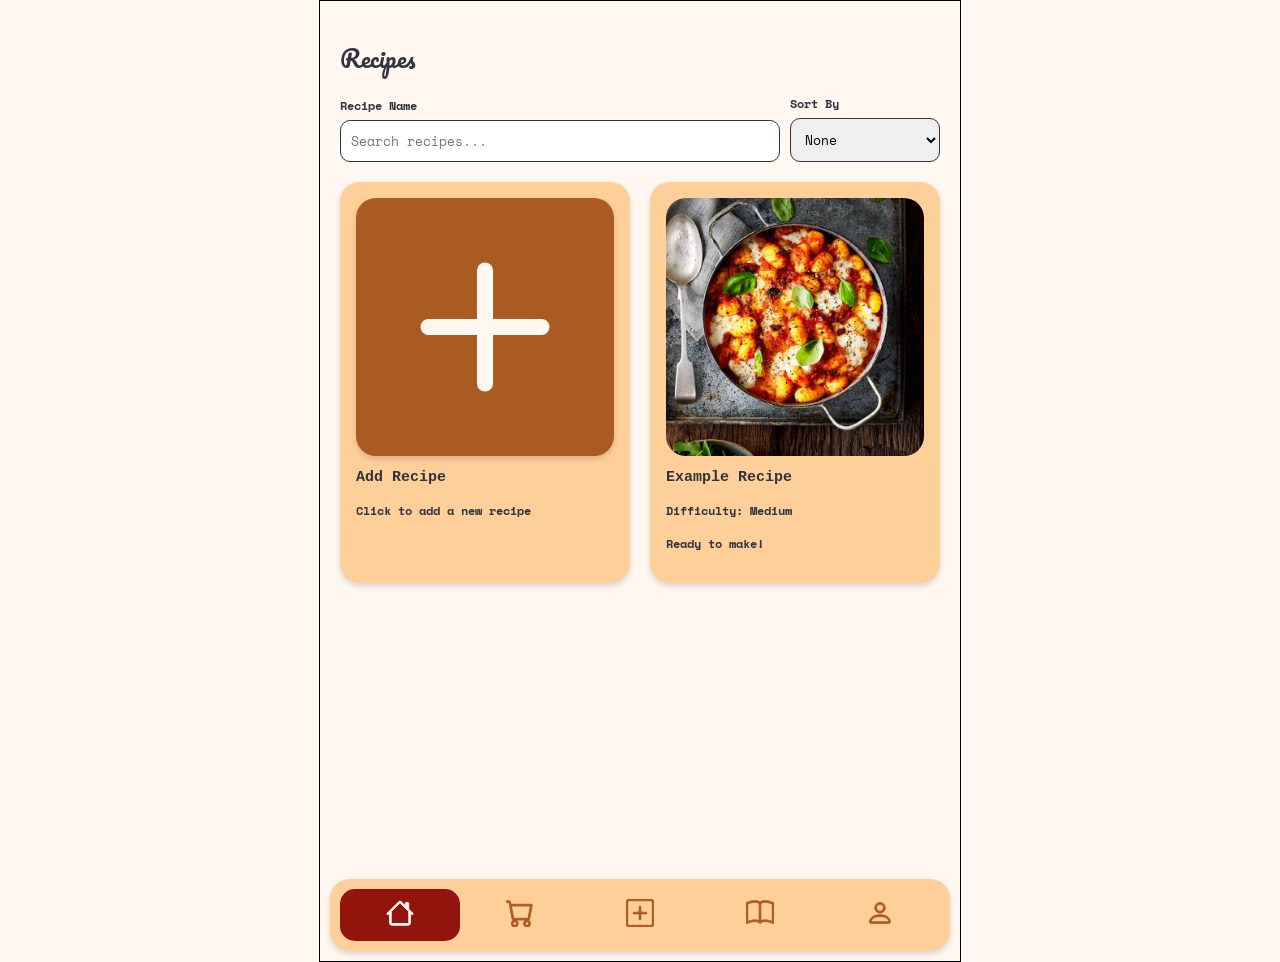
==== index.html @ 7f16ad08 "Add recipes html framework" ====
<!DOCTYPE html>
<html>
<head>
    <title>CMSC434</title>
    <link rel="stylesheet" href="style.css">
    <style>
        nav svg {
            width: 28px;
            height: 28px;
            stroke: currentColor;
            stroke-width: 0.5;
        }
        
        nav {
            display: flex;
            justify-content: space-around;
            align-items: center;
            background-color: var(--primary);
            padding: 10px;
            border-radius: 20px;
            margin: 10px;
            box-shadow: 0 3px 6px rgba(0, 0, 0, 0.15);
        }

        nav button {
            background: transparent;
            color: var(--secondary);
            box-shadow: none;
            padding: 10px 8px;
            font-size: 10px;
            border-radius: 15px;
            flex: 1;
        }

        nav button.active {
            background-color: var(--highlight);
            color: var(--bg);
        }

        nav button:hover {
            background-color: var(--secondary);
            color: var(--bg);
        }

        nav button.active:hover {
            background-color: var(--highlight);
        }
    </style>
    <meta charset="UTF-8">
</head>

<body>
    <div class="app">

        <iframe id="content" src="recipes.html"></iframe> <!-- change this back to inventory.html later -->

        <nav>
            <button class = "active" onclick="openTab('inventory.html', this)"><svg xmlns="http://www.w3.org/2000/svg" width="16" height="16" fill="currentColor" class="bi bi-house" viewBox="0 0 16 16">
  <path d="M8.707 1.5a1 1 0 0 0-1.414 0L.646 8.146a.5.5 0 0 0 .708.708L2 8.207V13.5A1.5 1.5 0 0 0 3.5 15h9a1.5 1.5 0 0 0 1.5-1.5V8.207l.646.647a.5.5 0 0 0 .708-.708L13 5.793V2.5a.5.5 0 0 0-.5-.5h-1a.5.5 0 0 0-.5.5v1.293zM13 7.207V13.5a.5.5 0 0 1-.5.5h-9a.5.5 0 0 1-.5-.5V7.207l5-5z"/>
</svg></button>
            <button onclick="openTab('shopping-list.html', this)"><svg xmlns="http://www.w3.org/2000/svg" width="16" height="16" fill="currentColor" class="bi bi-cart" viewBox="0 0 16 16">
  <path d="M0 1.5A.5.5 0 0 1 .5 1H2a.5.5 0 0 1 .485.379L2.89 3H14.5a.5.5 0 0 1 .491.592l-1.5 8A.5.5 0 0 1 13 12H4a.5.5 0 0 1-.491-.408L2.01 3.607 1.61 2H.5a.5.5 0 0 1-.5-.5M3.102 4l1.313 7h8.17l1.313-7zM5 12a2 2 0 1 0 0 4 2 2 0 0 0 0-4m7 0a2 2 0 1 0 0 4 2 2 0 0 0 0-4m-7 1a1 1 0 1 1 0 2 1 1 0 0 1 0-2m7 0a1 1 0 1 1 0 2 1 1 0 0 1 0-2"/>
</svg></button>
            <button onclick = "openTab('add-item.html', this)"><svg xmlns="http://www.w3.org/2000/svg" width="16" height="16" fill="currentColor" class="bi bi-plus-square" viewBox="0 0 16 16">
  <path d="M14 1a1 1 0 0 1 1 1v12a1 1 0 0 1-1 1H2a1 1 0 0 1-1-1V2a1 1 0 0 1 1-1zM2 0a2 2 0 0 0-2 2v12a2 2 0 0 0 2 2h12a2 2 0 0 0 2-2V2a2 2 0 0 0-2-2z"/>
  <path d="M8 4a.5.5 0 0 1 .5.5v3h3a.5.5 0 0 1 0 1h-3v3a.5.5 0 0 1-1 0v-3h-3a.5.5 0 0 1 0-1h3v-3A.5.5 0 0 1 8 4"/>
</svg></button>
            <button onclick = "openTab('recipes.html', this)"><svg xmlns="http://www.w3.org/2000/svg" width="16" height="16" fill="currentColor" class="bi bi-book" viewBox="0 0 16 16">
  <path d="M1 2.828c.885-.37 2.154-.769 3.388-.893 1.33-.134 2.458.063 3.112.752v9.746c-.935-.53-2.12-.603-3.213-.493-1.18.12-2.37.461-3.287.811zm7.5-.141c.654-.689 1.782-.886 3.112-.752 1.234.124 2.503.523 3.388.893v9.923c-.918-.35-2.107-.692-3.287-.81-1.094-.111-2.278-.039-3.213.492zM8 1.783C7.015.936 5.587.81 4.287.94c-1.514.153-3.042.672-3.994 1.105A.5.5 0 0 0 0 2.5v11a.5.5 0 0 0 .707.455c.882-.4 2.303-.881 3.68-1.02 1.409-.142 2.59.087 3.223.877a.5.5 0 0 0 .78 0c.633-.79 1.814-1.019 3.222-.877 1.378.139 2.8.62 3.681 1.02A.5.5 0 0 0 16 13.5v-11a.5.5 0 0 0-.293-.455c-.952-.433-2.48-.952-3.994-1.105C10.413.809 8.985.936 8 1.783"/>
</svg></button>
            <button onclick = "openTab('profile.html', this)"><svg xmlns="http://www.w3.org/2000/svg" width="16" height="16" fill="currentColor" class="bi bi-person" viewBox="0 0 16 16">
  <path d="M8 8a3 3 0 1 0 0-6 3 3 0 0 0 0 6m2-3a2 2 0 1 1-4 0 2 2 0 0 1 4 0m4 8c0 1-1 1-1 1H3s-1 0-1-1 1-4 6-4 6 3 6 4m-1-.004c-.001-.246-.154-.986-.832-1.664C11.516 10.68 10.289 10 8 10s-3.516.68-4.168 1.332c-.678.678-.83 1.418-.832 1.664z"/>
</svg></button>
        </nav>

    </div>

    <script>
        function openTab(filename, button) {
            // displays ts page
            document.getElementById("content").src = filename;

            //  inactive butt
            document.querySelectorAll("nav button").forEach(function(btn) {
                btn.classList.remove("active");
            });

            // activates the active button hopefully highlights in the nav bar
            button.classList.add("active");
        }
        window.addEventListener("message", function(event) {
    if (event.data.page === "add-item.html") {
        const button = document.querySelector("nav button:nth-child(3)");
        const iframe = document.getElementById("content");

        iframe.onload = function() {
            iframe.contentWindow.postMessage({
                name: event.data.name
            }, "*");
            iframe.onload = null;
        };

        openTab("add-item.html", button);
    }
});
    </script>
</body>
</html>
---- style.css ----
/* ts the google icons thing i found initially but we can change them */

@import url('https://fonts.googleapis.com/css2?family=DM+Serif+Display&family=Space+Mono&display=swap');
@import url('https://fonts.googleapis.com/css2?family=Pacifico&family=Space+Mono&display=swap');


/* COLORS + FONT */
:root {
    --secondary: #AA5B22;
    --highlight: #92140C;
    --bg: #FFF8F0;
    --primary: #FFCF99;
    --text: #30343F;
}

body {
    margin: 0;
    background: var(--bg);
    color: var(--text);
    font-family: 'Space Mono', monospace;
    font-size: 12px;
}

.app {
    width: 100%;
    max-width: 640px;
    height: 960px;
    margin: auto;
    display: flex;
    flex-direction: column;
    border: 1px solid black;
}

iframe {
    flex: 1;
    min-height: 0;
    width: 100%;
    border: none;
}

/* instead of the allure style initially chosen, but i kinda want another cursive font to say the hello, name part like apple has the fancy hello*/
h1 {
    font-family: 'Pacifico', cursive;
    font-size: 24px;
    font-weight: normal;
}

h2 {
    font-family: 'Fragment Mono', monospace;
    font-size: 15px;
    font-weight: 600;
}



/* BUTTONS */
button {
    background-color: var(--secondary);
    color: var(--bg);
    font-family: 'Space Mono', monospace;
    font-size: 12px;

    padding: 12px 20px;
    border: none;
    border-radius: 20px;

    cursor: pointer;
    box-shadow: 0 3px 6px rgba(0, 0, 0, 0.15);
    /* idk we can change color to charcoal later if ts chopped */
}

/* hover effect */
button:hover {
    background-color: var(--highlight);
}

/* clicked */
button:active {
    transform: scale(0.97);
}

.btn-secondary {
    background-color: var(--primary);
    color: var(--text);
}


/* CARDS */
.card {
    background-color: var(--primary);
    /* is primary too chopped be honest */
    padding: 16px;
    border-radius: 20px;
    box-shadow: 0 3px 6px rgba(0, 0, 0, 0.15);
    margin-bottom: 16px;
}

.container {
    padding: 20px;
}

.section {
    margin-bottom: 24px;
}

/* Input box labels */
label {
    display: block;
    font-weight: bold;
    margin-bottom: 6px;
}

/* Input boxes */
select,
input {
    width: 100%;
    box-sizing: border-box;
    padding: 10px;
    font-family: inherit;
    border: 1.5px solid var(--text);
    border-radius: 10px;
}

/* Search Bars */
.search-bar {
    width: 100%;
    margin-bottom: 20px;
    display: flex;
    gap: 10px;
    align-items: flex-end;

    div:first-child {
        flex: 1;
    }
    div:last-child {
        flex: 0 0 150px;
    }
}

/* NAVIGATION BAR */
nav {
    display: flex;
    justify-content: space-around;
    align-items: center;
    background-color: var(--primary);
    padding: 10px;
    border-radius: 20px;
    margin: 10px;
    box-shadow: 0 3px 6px rgba(0, 0, 0, 0.15);
}

nav button {
    background: transparent;
    color: var(--secondary);
    box-shadow: none;
    padding: 10px 8px;
    font-size: 10px;
    border-radius: 15px;
    flex: 1;
}

nav button.active {
    background-color: var(--highlight);
    color: var(--bg);
}

nav button:hover {
    background-color: var(--secondary);
    color: var(--bg);
}

nav button.active:hover {
    background-color: var(--highlight);
}


/* RECEIPT */
.receipt {
    background: white;
    padding: 25px;
    margin-top: 20px;
    box-shadow: 0 4px 8px #0002;
    font-family: 'Space Mono', monospace;
}

.receipt h2,
.receipt p {
    text-align: center;
}

.receipt hr {
    border: none;
    border-top: 2px dashed var(--text);
}

#shoppingList .card {
    background: white;
    box-shadow: none;
    border-bottom: 1px dashed #ccc;
    border-radius: 0;
    padding: 10px 0;
    display: flex;
    align-items: center;
    gap: 8px;
}


/* reciept buttons */

#shoppingList .card button {
    background: white;
    color: var(--text);
    border: 1px dashed var(--text);
    border-radius: 3px;
    padding: 4px 6px;
    font-size: 9px;
    box-shadow: none;
    white-space: nowrap;
}

#shoppingList .card button:first-of-type {
    margin-left: auto;
}


#shoppingList .card button:hover {
    background: var(--primary);
}

#shoppingList .card button:last-child:hover {
    background-color: var(--highlight);
    color: white;
    border-color: var(--highlight);
}

/* RECIPE CARDS */
.recipes-grid {
    display: grid;
    grid-template-columns: repeat(auto-fill, minmax(200px, 1fr));
    gap: 20px;
    margin-top: 20px;
}

.recipe-card {
    img, svg {
        display: block;
        width: 100%;
        height: auto;
        aspect-ratio: 1 / 1;
        object-fit: cover;
        border-radius: 20px;
    }
}
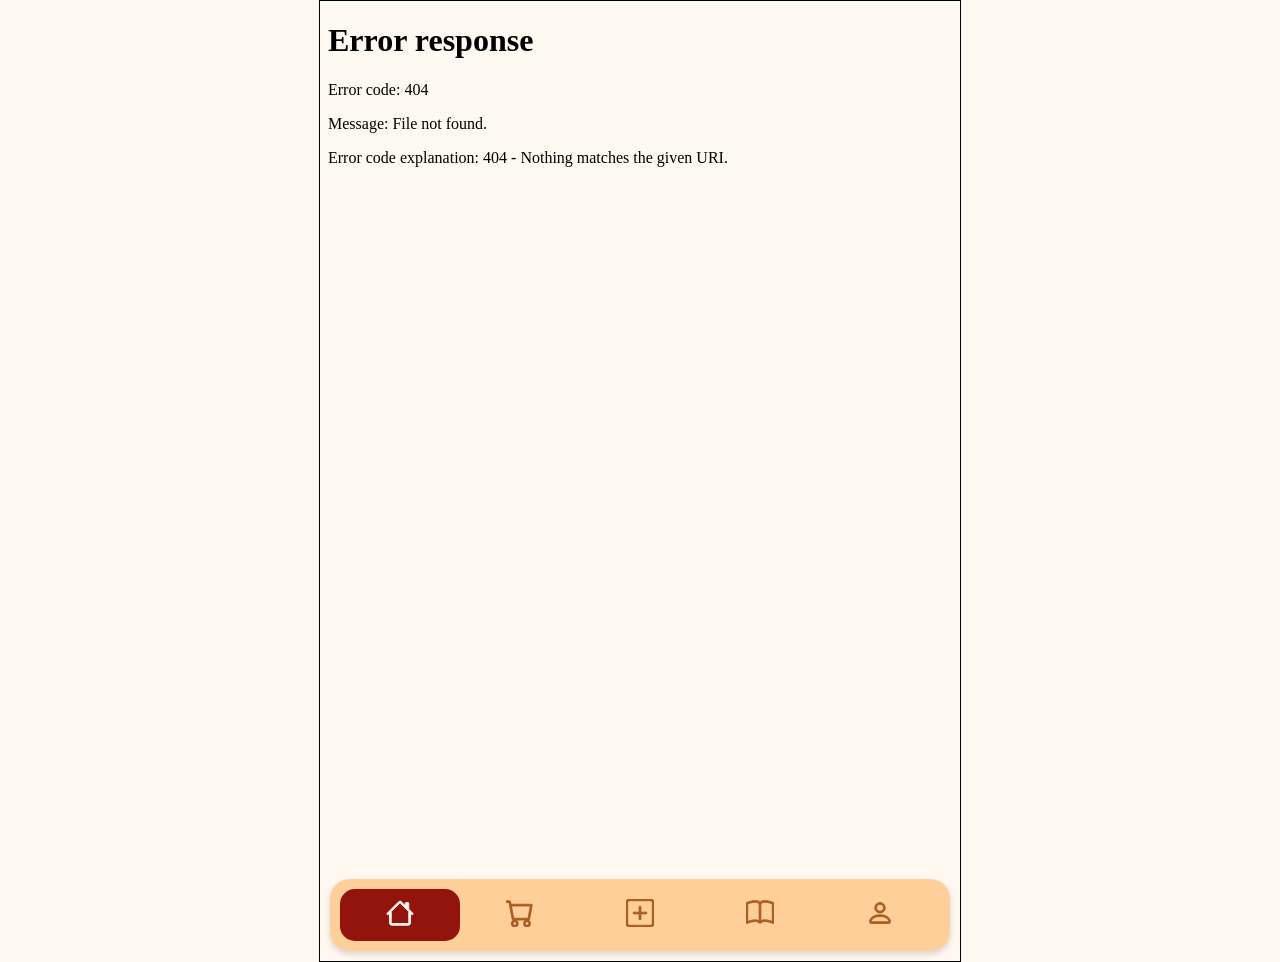
==== commit 8cac6b07: "Implement popups" ====
--- a/index.html
+++ b/index.html
@@ -52,7 +52,7 @@
 <body>
     <div class="app">
 
-        <iframe id="content" src="recipes.html"></iframe> <!-- change this back to inventory.html later -->
+        <iframe id="content" src="inventory.html"></iframe> <!-- change this back to inventory.html later -->
 
         <nav>
             <button class = "active" onclick="openTab('inventory.html', this)"><svg xmlns="http://www.w3.org/2000/svg" width="16" height="16" fill="currentColor" class="bi bi-house" viewBox="0 0 16 16">
--- a/style.css
+++ b/style.css
@@ -251,4 +251,54 @@
         object-fit: cover;
         border-radius: 20px;
     }
+}
+
+/* POPUPS */
+
+/* POPUPS */
+.popup-overlay {
+    display: none;
+    position: fixed;
+    inset: 0;
+    background: rgba(0, 0, 0, 0.5);
+    justify-content: center;
+    align-items: center;
+    z-index: 1000;
+}
+
+.popup-overlay.open {
+    display: flex;
+}
+
+.popup {
+    display: none;
+    position: relative;
+    width: 85%;
+    max-height: 85%;
+    overflow-y: auto;
+    box-sizing: border-box;
+    background: var(--bg);
+    padding: 24px;
+    border-radius: 20px;
+    box-shadow: 0 6px 20px rgba(0, 0, 0, 0.3);
+}
+
+.popup.open {
+    display: block;
+}
+
+.popup-close {
+    position: absolute;
+    top: 12px;
+    right: 12px;
+    background: none;
+    color: var(--text);
+    box-shadow: none;
+    padding: 4px 8px;
+    font-size: 16px;
+}
+
+.popup-close:hover {
+    background: none;
+    color: var(--highlight);
 }
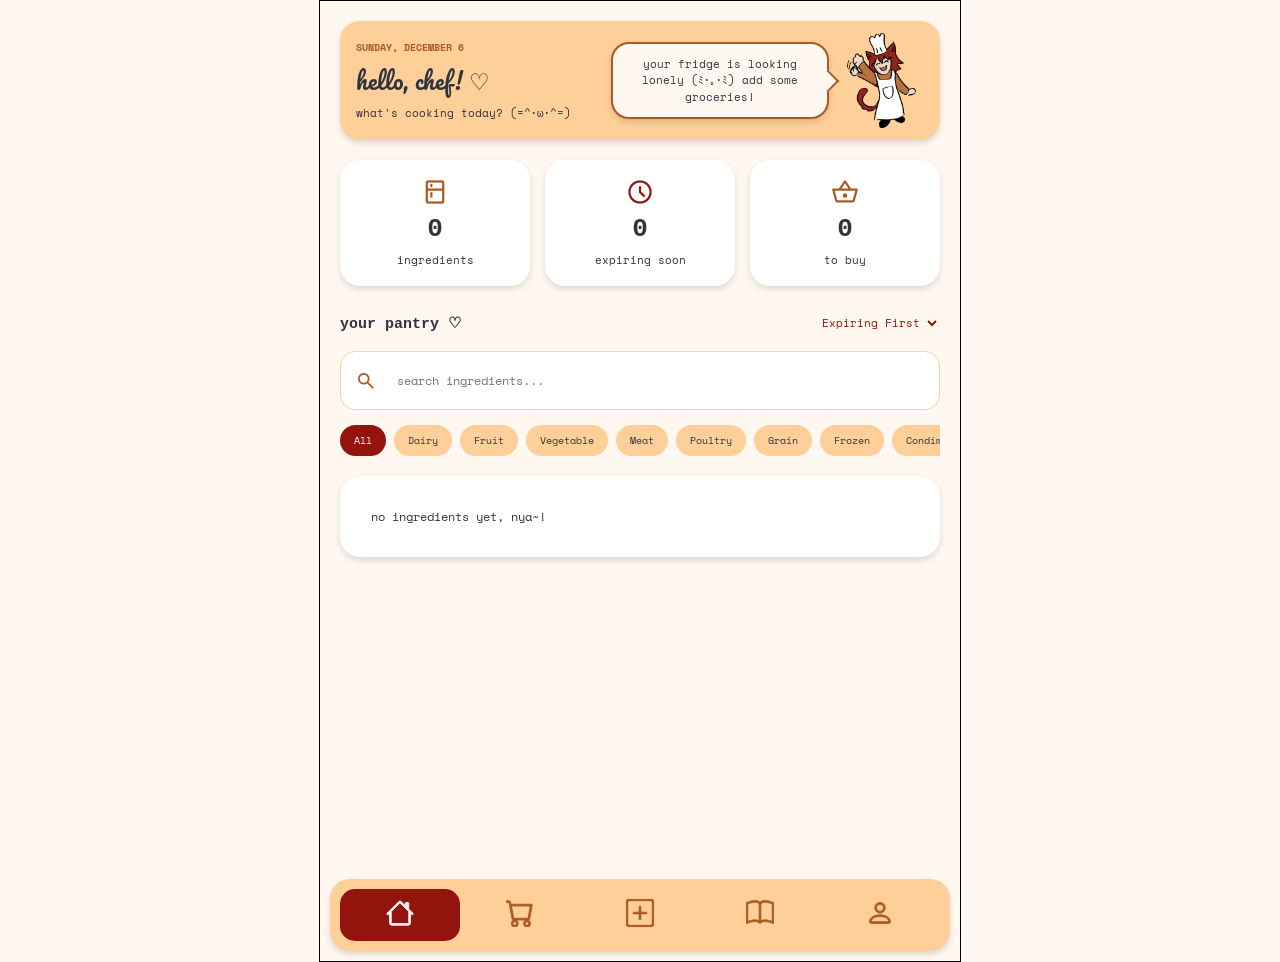
==== commit b4720cc9: "working filters" ====
--- a/index.html
+++ b/index.html
@@ -48,6 +48,8 @@
     </style>
     <meta charset="UTF-8">
 </head>
+
+<div id="overlay"></div>
 
 <body>
     <div class="app">
@@ -103,6 +105,8 @@
         openTab("add-item.html", button);
     }
 });
+
+
     </script>
 </body>
 </html>
--- a/style.css
+++ b/style.css
@@ -42,7 +42,7 @@
 /* instead of the allure style initially chosen, but i kinda want another cursive font to say the hello, name part like apple has the fancy hello*/
 h1 {
     font-family: 'Pacifico', cursive;
-    font-size: 24px;
+    font-size: 40px;
     font-weight: normal;
 }
 
@@ -253,7 +253,6 @@
     }
 }
 
-/* POPUPS */
 
 /* POPUPS */
 .popup-overlay {
@@ -301,4 +300,346 @@
 .popup-close:hover {
     background: none;
     color: var(--highlight);
-}+}
+
+
+
+/* WELCOME HEADER */
+.welcome {
+    display: flex;
+    align-items: center;
+    justify-content: space-between;
+    background: var(--primary);
+    border-radius: 20px;
+    padding: 12px 16px;
+    gap: 10px;
+    box-shadow: 0 3px 6px #0002;
+}
+
+.welcome-text {
+    flex: 1;
+    min-width: 0;
+}
+
+#date {
+    color: var(--secondary);
+    font-size: 10px;
+    font-weight: bold;
+    margin: 0;
+    text-transform: uppercase;
+}
+
+.welcome h1 {
+    font-family: 'Pacifico', cursive;
+    font-size: 23px;
+    font-weight: normal;
+    color: var(--text);
+    margin: 5px 0;
+}
+
+.welcome-text p:last-child {
+    font-size: 11px;
+    margin: 0;
+    color: var(--text);
+}
+
+.koko {
+    width: 85px;
+    height: 95px;
+    object-fit: contain;
+    flex-shrink: 0;
+}
+
+
+/* koko's speech bubble */
+.speech-bubble {
+    position: relative;
+    background: var(--bg);
+    color: var(--text);
+    border: 2px solid var(--secondary);
+    border-radius: 18px;
+    padding: 12px;
+    max-width: 190px;
+    font-size: 11px;
+    line-height: 1.5;
+    text-align: center;
+    box-shadow: 0 3px 6px #0002;
+}
+
+.speech-bubble::after {
+    content: "";
+    position: absolute;
+    right: -9px;
+    top: 50%;
+    width: 14px;
+    height: 14px;
+    background: var(--bg);
+    border-right: 2px solid var(--secondary);
+    border-top: 2px solid var(--secondary);
+    transform: translateY(-50%) rotate(45deg);
+}
+
+@media (max-width: 500px) {
+    .speech-bubble {
+        max-width: 120px;
+        padding: 8px;
+        font-size: 10px;
+    }
+}
+
+/* Kitchen Overview */
+.overview {
+    display: flex;
+    gap: 15px;
+    margin-top: 20px;
+}
+
+.stat-card {
+    flex: 1;
+    min-width: 0;
+    background: white;
+    border-radius: 20px;
+    padding: 18px 10px;
+    text-align: center;
+    box-shadow: 0 3px 6px #0002;
+}
+
+.stat-card .material-symbols-rounded {
+    font-size: 28px;
+    color: var(--secondary);
+}
+
+.stat-card h2 {
+    font-size: 26px;
+    margin: 8px 0;
+    color: var(--text);
+}
+
+.stat-card p {
+    font-size: 11px;
+    margin: 0;
+}
+
+.stat-card:nth-child(2) .material-symbols-rounded {
+    color: var(--highlight);
+}
+
+/* PANTRY */
+.pantry {
+    margin-top: 24px;
+}
+
+.pantry h2 {
+    margin-bottom: 15px;
+}
+
+.inventory-list {
+    background: white;
+    border-radius: 20px;
+    padding: 5px 16px;
+    box-shadow: 0 3px 6px #0002;
+}
+
+.inventory-row {
+    display: flex;
+    align-items: center;
+    gap: 12px;
+    padding: 14px 0;
+    border-bottom: 1px solid #eee;
+}
+
+.inventory-row:last-child {
+    border-bottom: none;
+}
+
+.food-icon {
+    font-size: 26px;
+    background: var(--bg);
+    padding: 10px;
+    border-radius: 12px;
+}
+
+.food-info {
+    flex: 1;
+}
+
+.food-info h3 {
+    margin: 0 0 4px;
+    font-size: 13px;
+}
+
+.food-info p {
+    margin: 0;
+    font-size: 10px;
+    opacity: 0.7;
+}
+
+.expiry-tag {
+    background: var(--primary);
+    padding: 6px 10px;
+    border-radius: 20px;
+    font-size: 10px;
+    white-space: nowrap;
+}
+
+.expiry-tag.urgent {
+    background: var(--highlight);
+    color: white;
+}
+
+.inventory-row .material-symbols-rounded {
+    color: var(--secondary);
+    font-size: 20px;
+}
+
+/* Inventory delete button */
+.delete-item {
+    background: transparent;
+    color: var(--highlight);
+    font-size: 20px;
+    padding: 4px 8px;
+    box-shadow: none;
+}
+
+.delete-item:hover {
+    background: var(--highlight);
+    color: white;
+}
+
+
+/* Pantry Search */
+.search-bar {
+    display: flex;
+    align-items: center;
+    gap: 10px;
+    background: white;
+    border: 1px solid var(--primary);
+    border-radius: 15px;
+    padding: 10px 14px;
+    margin-bottom: 15px;
+    box-sizing: border-box;
+    width: 100%;
+}
+
+
+.search-bar .material-symbols-rounded {
+    color: var(--secondary);
+    font-size: 22px;
+}
+
+.search-bar input {
+    flex: 1;
+    min-width: 0;
+    border: none;
+    outline: none;
+    background: transparent;
+    font-family: 'Space Mono', monospace;
+    font-size: 12px;
+    color: var(--text);
+}
+
+
+/* Food Group Filters */
+.food-filters {
+    display: flex;
+    gap: 8px;
+    overflow-x: auto;
+    margin-bottom: 15px;
+    padding-bottom: 5px;
+}
+
+.food-filters button {
+    flex-shrink: 0;
+    background: var(--primary);
+    color: var(--text);
+    padding: 8px 14px;
+    border-radius: 20px;
+    box-shadow: none;
+    font-size: 10px;
+}
+
+.food-filters button.selected {
+    background: var(--highlight);
+    color: white;
+}
+
+
+
+.pantry-header {
+    display: flex;
+    justify-content: space-between;
+    align-items: center;
+    margin-bottom: 15px;
+}
+
+.pantry-header h2 {
+    margin: 0;
+}
+
+#sortBy {
+    width: auto;
+    flex: none;
+    background: transparent;
+    color: var(--highlight);
+    border: none;
+    padding: 4px;
+    font-family: 'Space Mono', monospace;
+    font-size: 11px;
+    cursor: pointer;
+}
+
+
+/* Ingredient Details Popup */
+.popup {
+    display: none;
+    position: fixed;
+    inset: 0;
+    background: #0006;
+    justify-content: center;
+    align-items: center;
+    z-index: 100;
+    width: 100%;
+    height: 100%;
+}
+
+.popup-content {
+    background: white;
+    padding: 25px;
+    border-radius: 20px;
+    width: 75%;
+    max-width: 350px;
+    text-align: center;
+    box-shadow: 0 5px 15px #0003;
+}
+
+.popup-close {
+    float: right;
+    background: transparent;
+    color: var(--highlight);
+    box-shadow: none;
+    font-size: 20px;
+    padding: 0;
+}
+
+#popupIcon {
+    font-size: 40px;
+}
+
+#popupGroup {
+    display: inline-block;
+    background: var(--primary);
+    border-radius: 20px;
+    padding: 5px 12px;
+}
+
+.detail-row {
+    display: flex;
+    justify-content: space-between;
+    padding: 10px 0;
+    border-bottom: 1px solid #eee;
+}
+
+.popup-content > button:last-child {
+    margin-top: 20px;
+}
+/* Make popup cover the visible inventory area */
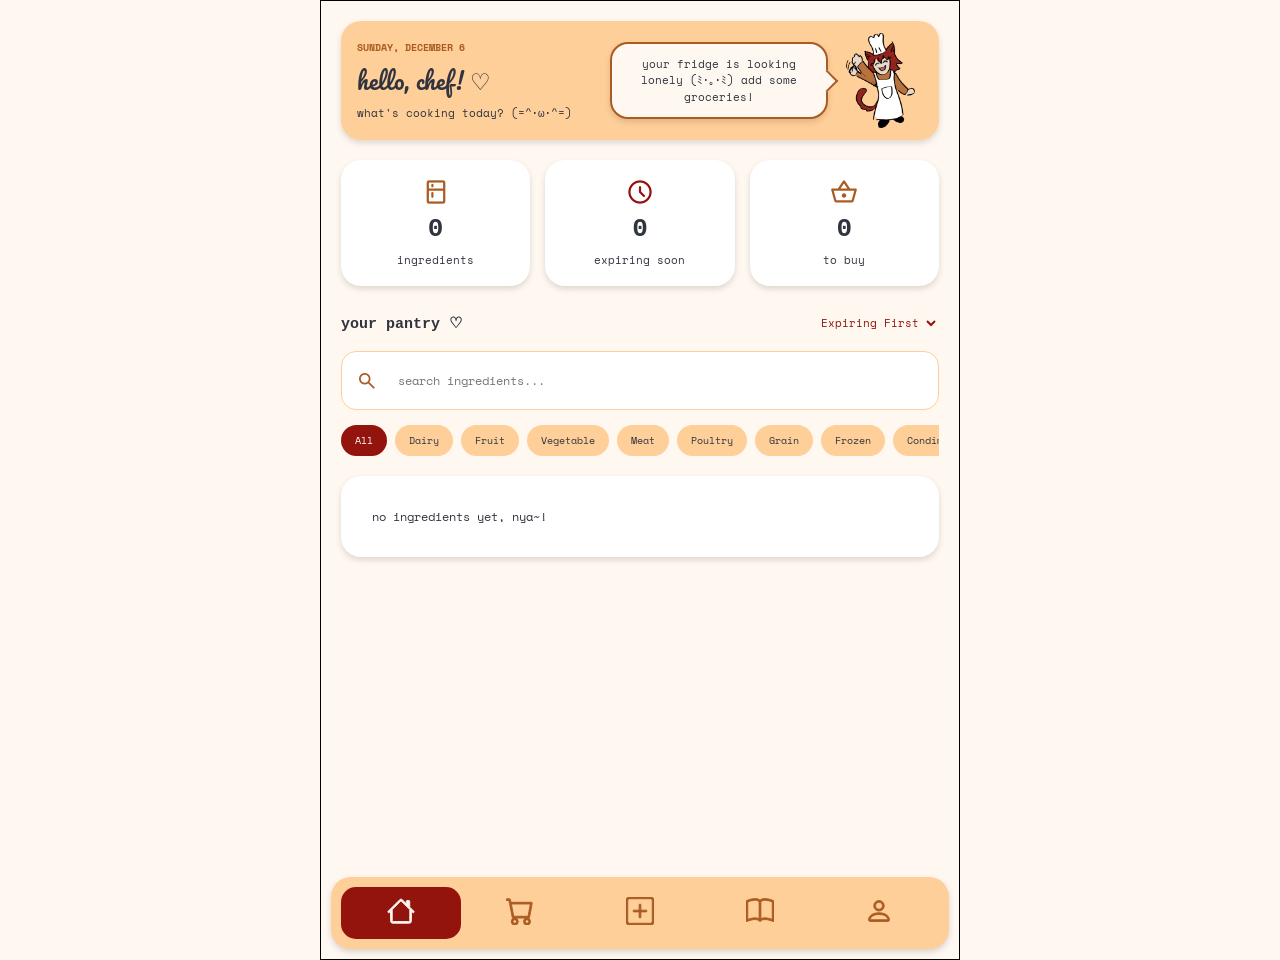
==== commit 6f6a250d: "overlay fixed" ====
--- a/index.html
+++ b/index.html
@@ -49,7 +49,6 @@
     <meta charset="UTF-8">
 </head>
 
-<div id="overlay"></div>
 
 <body>
     <div class="app">
@@ -74,6 +73,42 @@
   <path d="M8 8a3 3 0 1 0 0-6 3 3 0 0 0 0 6m2-3a2 2 0 1 1-4 0 2 2 0 0 1 4 0m4 8c0 1-1 1-1 1H3s-1 0-1-1 1-4 6-4 6 3 6 4m-1-.004c-.001-.246-.154-.986-.832-1.664C11.516 10.68 10.289 10 8 10s-3.516.68-4.168 1.332c-.678.678-.83 1.418-.832 1.664z"/>
 </svg></button>
         </nav>
+            
+    <!-- Ingredient Details Popup -->
+    <div id="itemPopup" class="popup" onclick="closePopup()">
+        <div class="popup-content" onclick="event.stopPropagation()">
+            <button class="popup-close" onclick="closePopup()">×</button>
+
+            <div id="popupIcon"></div>
+            <h2 id="popupName"></h2>
+            <p id="popupGroup"></p>
+
+            <hr>
+
+            <div class="detail-row">
+                <span>quantity</span>
+                <span id="popupQuantity"></span>
+            </div>
+
+            <div class="detail-row">
+                <span>purchased</span>
+                <span id="popupPurchase"></span>
+            </div>
+
+            <div class="detail-row">
+                <span>expires</span>
+                <span id="popupExpiration"></span>
+            </div>
+
+            <div class="detail-row">
+                <span>ownership</span>
+                <span id="popupOwner"></span>
+            </div>
+
+            <button onclick="closePopup()">done ♡</button>
+        </div>
+    </div>
+
 
     </div>
 
@@ -107,6 +142,45 @@
 });
 
 
+    // Listen for ingredient details from inventory
+    window.addEventListener("message", function(event) {
+        if (event.data.type === "showDetails") {
+            showDetails(event.data.item);
+        }
+    });
+
+    function showDetails(item) {
+        const foodIcons = {
+            Dairy: "🥛",
+            Fruit: "🍓",
+            Poultry: "🍗",
+            Meat: "🥩",
+            Grain: "🍞",
+            Vegetable: "🥕",
+            Condiment: "🧂",
+            Frozen: "🧊",
+            Other: "🍽️"
+        };
+
+        document.getElementById("popupIcon").textContent =
+            foodIcons[item.group] || "🍽️";
+
+        document.getElementById("popupName").textContent = item.name;
+        document.getElementById("popupGroup").textContent = item.group;
+        document.getElementById("popupQuantity").textContent = item.quantity;
+        document.getElementById("popupPurchase").textContent = item.purchase || "Not set";
+        document.getElementById("popupExpiration").textContent = item.expiration || "Not set";
+        document.getElementById("popupOwner").textContent = item.owner || "Not set";
+
+        document.getElementById("itemPopup").style.display = "flex";
+    }
+
+    function closePopup() {
+        document.getElementById("itemPopup").style.display = "none";
+    }
+
+
+
     </script>
 </body>
 </html>
--- a/style.css
+++ b/style.css
@@ -592,14 +592,16 @@
 /* Ingredient Details Popup */
 .popup {
     display: none;
-    position: fixed;
-    inset: 0;
+    position: absolute;
+    top: 0;
+    left: 0;
+    width: 100%;
+    height: 100%;
+    min-height: 960px;
     background: #0006;
     justify-content: center;
     align-items: center;
     z-index: 100;
-    width: 100%;
-    height: 100%;
 }
 
 .popup-content {
@@ -642,4 +644,10 @@
 .popup-content > button:last-child {
     margin-top: 20px;
 }
-/* Make popup cover the visible inventory area */
+
+.app {
+    position: relative;
+    box-sizing: border-box;
+    height: 960px
+
+}
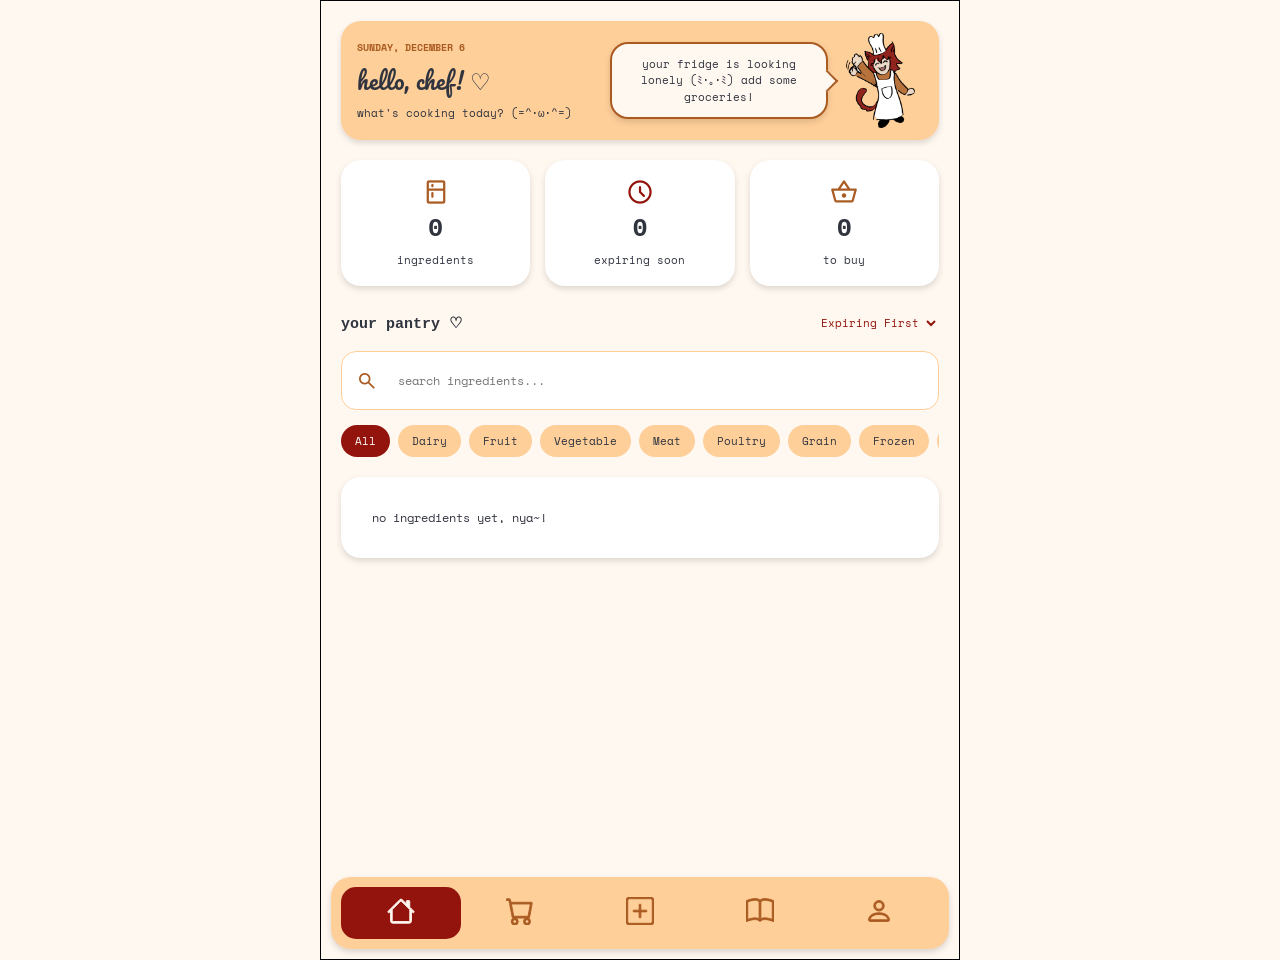
==== commit 3a79846d: "clean up + quantity" ====
--- a/index.html
+++ b/index.html
@@ -11,40 +11,7 @@
             stroke-width: 0.5;
         }
         
-        nav {
-            display: flex;
-            justify-content: space-around;
-            align-items: center;
-            background-color: var(--primary);
-            padding: 10px;
-            border-radius: 20px;
-            margin: 10px;
-            box-shadow: 0 3px 6px rgba(0, 0, 0, 0.15);
-        }
-
-        nav button {
-            background: transparent;
-            color: var(--secondary);
-            box-shadow: none;
-            padding: 10px 8px;
-            font-size: 10px;
-            border-radius: 15px;
-            flex: 1;
-        }
-
-        nav button.active {
-            background-color: var(--highlight);
-            color: var(--bg);
-        }
-
-        nav button:hover {
-            background-color: var(--secondary);
-            color: var(--bg);
-        }
-
-        nav button.active:hover {
-            background-color: var(--highlight);
-        }
+        
     </style>
     <meta charset="UTF-8">
 </head>
@@ -55,59 +22,74 @@
 
         <iframe id="content" src="inventory.html"></iframe> <!-- change this back to inventory.html later -->
 
-        <nav>
-            <button class = "active" onclick="openTab('inventory.html', this)"><svg xmlns="http://www.w3.org/2000/svg" width="16" height="16" fill="currentColor" class="bi bi-house" viewBox="0 0 16 16">
-  <path d="M8.707 1.5a1 1 0 0 0-1.414 0L.646 8.146a.5.5 0 0 0 .708.708L2 8.207V13.5A1.5 1.5 0 0 0 3.5 15h9a1.5 1.5 0 0 0 1.5-1.5V8.207l.646.647a.5.5 0 0 0 .708-.708L13 5.793V2.5a.5.5 0 0 0-.5-.5h-1a.5.5 0 0 0-.5.5v1.293zM13 7.207V13.5a.5.5 0 0 1-.5.5h-9a.5.5 0 0 1-.5-.5V7.207l5-5z"/>
-</svg></button>
-            <button onclick="openTab('shopping-list.html', this)"><svg xmlns="http://www.w3.org/2000/svg" width="16" height="16" fill="currentColor" class="bi bi-cart" viewBox="0 0 16 16">
-  <path d="M0 1.5A.5.5 0 0 1 .5 1H2a.5.5 0 0 1 .485.379L2.89 3H14.5a.5.5 0 0 1 .491.592l-1.5 8A.5.5 0 0 1 13 12H4a.5.5 0 0 1-.491-.408L2.01 3.607 1.61 2H.5a.5.5 0 0 1-.5-.5M3.102 4l1.313 7h8.17l1.313-7zM5 12a2 2 0 1 0 0 4 2 2 0 0 0 0-4m7 0a2 2 0 1 0 0 4 2 2 0 0 0 0-4m-7 1a1 1 0 1 1 0 2 1 1 0 0 1 0-2m7 0a1 1 0 1 1 0 2 1 1 0 0 1 0-2"/>
-</svg></button>
-            <button onclick = "openTab('add-item.html', this)"><svg xmlns="http://www.w3.org/2000/svg" width="16" height="16" fill="currentColor" class="bi bi-plus-square" viewBox="0 0 16 16">
-  <path d="M14 1a1 1 0 0 1 1 1v12a1 1 0 0 1-1 1H2a1 1 0 0 1-1-1V2a1 1 0 0 1 1-1zM2 0a2 2 0 0 0-2 2v12a2 2 0 0 0 2 2h12a2 2 0 0 0 2-2V2a2 2 0 0 0-2-2z"/>
-  <path d="M8 4a.5.5 0 0 1 .5.5v3h3a.5.5 0 0 1 0 1h-3v3a.5.5 0 0 1-1 0v-3h-3a.5.5 0 0 1 0-1h3v-3A.5.5 0 0 1 8 4"/>
-</svg></button>
-            <button onclick = "openTab('recipes.html', this)"><svg xmlns="http://www.w3.org/2000/svg" width="16" height="16" fill="currentColor" class="bi bi-book" viewBox="0 0 16 16">
-  <path d="M1 2.828c.885-.37 2.154-.769 3.388-.893 1.33-.134 2.458.063 3.112.752v9.746c-.935-.53-2.12-.603-3.213-.493-1.18.12-2.37.461-3.287.811zm7.5-.141c.654-.689 1.782-.886 3.112-.752 1.234.124 2.503.523 3.388.893v9.923c-.918-.35-2.107-.692-3.287-.81-1.094-.111-2.278-.039-3.213.492zM8 1.783C7.015.936 5.587.81 4.287.94c-1.514.153-3.042.672-3.994 1.105A.5.5 0 0 0 0 2.5v11a.5.5 0 0 0 .707.455c.882-.4 2.303-.881 3.68-1.02 1.409-.142 2.59.087 3.223.877a.5.5 0 0 0 .78 0c.633-.79 1.814-1.019 3.222-.877 1.378.139 2.8.62 3.681 1.02A.5.5 0 0 0 16 13.5v-11a.5.5 0 0 0-.293-.455c-.952-.433-2.48-.952-3.994-1.105C10.413.809 8.985.936 8 1.783"/>
-</svg></button>
-            <button onclick = "openTab('profile.html', this)"><svg xmlns="http://www.w3.org/2000/svg" width="16" height="16" fill="currentColor" class="bi bi-person" viewBox="0 0 16 16">
-  <path d="M8 8a3 3 0 1 0 0-6 3 3 0 0 0 0 6m2-3a2 2 0 1 1-4 0 2 2 0 0 1 4 0m4 8c0 1-1 1-1 1H3s-1 0-1-1 1-4 6-4 6 3 6 4m-1-.004c-.001-.246-.154-.986-.832-1.664C11.516 10.68 10.289 10 8 10s-3.516.68-4.168 1.332c-.678.678-.83 1.418-.832 1.664z"/>
-</svg></button>
-        </nav>
+                <nav>
+                    <button class = "active" onclick="openTab('inventory.html', this)"><svg xmlns="http://www.w3.org/2000/svg" width="16" height="16" fill="currentColor" class="bi bi-house" viewBox="0 0 16 16">
+        <path d="M8.707 1.5a1 1 0 0 0-1.414 0L.646 8.146a.5.5 0 0 0 .708.708L2 8.207V13.5A1.5 1.5 0 0 0 3.5 15h9a1.5 1.5 0 0 0 1.5-1.5V8.207l.646.647a.5.5 0 0 0 .708-.708L13 5.793V2.5a.5.5 0 0 0-.5-.5h-1a.5.5 0 0 0-.5.5v1.293zM13 7.207V13.5a.5.5 0 0 1-.5.5h-9a.5.5 0 0 1-.5-.5V7.207l5-5z"/>
+        </svg></button>
+                    <button onclick="openTab('shopping-list.html', this)"><svg xmlns="http://www.w3.org/2000/svg" width="16" height="16" fill="currentColor" class="bi bi-cart" viewBox="0 0 16 16">
+        <path d="M0 1.5A.5.5 0 0 1 .5 1H2a.5.5 0 0 1 .485.379L2.89 3H14.5a.5.5 0 0 1 .491.592l-1.5 8A.5.5 0 0 1 13 12H4a.5.5 0 0 1-.491-.408L2.01 3.607 1.61 2H.5a.5.5 0 0 1-.5-.5M3.102 4l1.313 7h8.17l1.313-7zM5 12a2 2 0 1 0 0 4 2 2 0 0 0 0-4m7 0a2 2 0 1 0 0 4 2 2 0 0 0 0-4m-7 1a1 1 0 1 1 0 2 1 1 0 0 1 0-2m7 0a1 1 0 1 1 0 2 1 1 0 0 1 0-2"/>
+        </svg></button>
+                    <button onclick = "openTab('add-item.html', this)"><svg xmlns="http://www.w3.org/2000/svg" width="16" height="16" fill="currentColor" class="bi bi-plus-square" viewBox="0 0 16 16">
+        <path d="M14 1a1 1 0 0 1 1 1v12a1 1 0 0 1-1 1H2a1 1 0 0 1-1-1V2a1 1 0 0 1 1-1zM2 0a2 2 0 0 0-2 2v12a2 2 0 0 0 2 2h12a2 2 0 0 0 2-2V2a2 2 0 0 0-2-2z"/>
+        <path d="M8 4a.5.5 0 0 1 .5.5v3h3a.5.5 0 0 1 0 1h-3v3a.5.5 0 0 1-1 0v-3h-3a.5.5 0 0 1 0-1h3v-3A.5.5 0 0 1 8 4"/>
+        </svg></button>
+                    <button onclick = "openTab('recipes.html', this)"><svg xmlns="http://www.w3.org/2000/svg" width="16" height="16" fill="currentColor" class="bi bi-book" viewBox="0 0 16 16">
+        <path d="M1 2.828c.885-.37 2.154-.769 3.388-.893 1.33-.134 2.458.063 3.112.752v9.746c-.935-.53-2.12-.603-3.213-.493-1.18.12-2.37.461-3.287.811zm7.5-.141c.654-.689 1.782-.886 3.112-.752 1.234.124 2.503.523 3.388.893v9.923c-.918-.35-2.107-.692-3.287-.81-1.094-.111-2.278-.039-3.213.492zM8 1.783C7.015.936 5.587.81 4.287.94c-1.514.153-3.042.672-3.994 1.105A.5.5 0 0 0 0 2.5v11a.5.5 0 0 0 .707.455c.882-.4 2.303-.881 3.68-1.02 1.409-.142 2.59.087 3.223.877a.5.5 0 0 0 .78 0c.633-.79 1.814-1.019 3.222-.877 1.378.139 2.8.62 3.681 1.02A.5.5 0 0 0 16 13.5v-11a.5.5 0 0 0-.293-.455c-.952-.433-2.48-.952-3.994-1.105C10.413.809 8.985.936 8 1.783"/>
+        </svg></button>
+                    <button onclick = "openTab('profile.html', this)"><svg xmlns="http://www.w3.org/2000/svg" width="16" height="16" fill="currentColor" class="bi bi-person" viewBox="0 0 16 16">
+        <path d="M8 8a3 3 0 1 0 0-6 3 3 0 0 0 0 6m2-3a2 2 0 1 1-4 0 2 2 0 0 1 4 0m4 8c0 1-1 1-1 1H3s-1 0-1-1 1-4 6-4 6 3 6 4m-1-.004c-.001-.246-.154-.986-.832-1.664C11.516 10.68 10.289 10 8 10s-3.516.68-4.168 1.332c-.678.678-.83 1.418-.832 1.664z"/>
+        </svg></button>
+                </nav>
             
-    <!-- Ingredient Details Popup -->
-    <div id="itemPopup" class="popup" onclick="closePopup()">
-        <div class="popup-content" onclick="event.stopPropagation()">
-            <button class="popup-close" onclick="closePopup()">×</button>
-
-            <div id="popupIcon"></div>
-            <h2 id="popupName"></h2>
-            <p id="popupGroup"></p>
-
-            <hr>
-
-            <div class="detail-row">
-                <span>quantity</span>
-                <span id="popupQuantity"></span>
+        <!-- Ingredient Details Popup -->
+        <div id="itemPopup" class="popup" onclick="closePopup()">
+            <div class="popup-content" onclick="event.stopPropagation()">
+                <button class="popup-close" onclick="closePopup()">×</button>
+
+                <div id="popupIcon"></div>
+                <h2 id="popupName"></h2>
+                <p id="popupGroup"></p>
+
+                <hr>
+
+                <div class="detail-row">
+                    <span>quantity</span>
+                    <span id="popupQuantity"></span>
+                </div>
+
+                <div class="detail-row">
+                    <span>purchased</span>
+                    <span id="popupPurchase"></span>
+                </div>
+
+                <div class="detail-row">
+                    <span>expires</span>
+                    <span id="popupExpiration"></span>
+                </div>
+
+                <div class="detail-row">
+                    <span>ownership</span>
+                    <span id="popupOwner"></span>
+                </div>
+
+                <button onclick="closePopup()">done ♡</button>
             </div>
-
-            <div class="detail-row">
-                <span>purchased</span>
-                <span id="popupPurchase"></span>
+        </div>
+
+    
+        <!-- Remove Item Popup -->
+        <div id="removePopup" class="popup">
+            <div class="popup-content">
+                <h2>all gone, nya~?</h2>
+                <p id="removeMessage"></p>
+
+                <div class="popup-buttons">
+                    <button onclick="confirmRemove()">Yes, Remove</button>
+                    <button class="btn-secondary" onclick="cancelRemove()">No, Don't Remove</button>
+                </div>
             </div>
-
-            <div class="detail-row">
-                <span>expires</span>
-                <span id="popupExpiration"></span>
-            </div>
-
-            <div class="detail-row">
-                <span>ownership</span>
-                <span id="popupOwner"></span>
-            </div>
-
-            <button onclick="closePopup()">done ♡</button>
         </div>
-    </div>
+
 
 
     </div>
@@ -126,41 +108,43 @@
             button.classList.add("active");
         }
         window.addEventListener("message", function(event) {
-    if (event.data.page === "add-item.html") {
-        const button = document.querySelector("nav button:nth-child(3)");
-        const iframe = document.getElementById("content");
-
-        iframe.onload = function() {
-            iframe.contentWindow.postMessage({
-                name: event.data.name
-            }, "*");
-            iframe.onload = null;
-        };
-
-        openTab("add-item.html", button);
-    }
+        if (event.data.page === "add-item.html") {
+            const button = document.querySelector("nav button:nth-child(3)");
+            const iframe = document.getElementById("content");
+
+            iframe.onload = function() {
+                iframe.contentWindow.postMessage({
+                    name: event.data.name
+                }, "*");
+                iframe.onload = null;
+            };
+
+            openTab("add-item.html", button);
+        }
+
+
 });
 
 
-    // Listen for ingredient details from inventory
-    window.addEventListener("message", function(event) {
-        if (event.data.type === "showDetails") {
-            showDetails(event.data.item);
-        }
-    });
-
-    function showDetails(item) {
-        const foodIcons = {
-            Dairy: "🥛",
-            Fruit: "🍓",
-            Poultry: "🍗",
-            Meat: "🥩",
-            Grain: "🍞",
-            Vegetable: "🥕",
-            Condiment: "🧂",
-            Frozen: "🧊",
-            Other: "🍽️"
-        };
+        // popup on click bs ts nav bar needs to get covered
+        window.addEventListener("message", function(event) {
+            if (event.data.type === "showDetails") {
+                showDetails(event.data.item);
+            }
+        });
+
+        function showDetails(item) {
+            const foodIcons = {
+                Dairy: "🥛",
+                Fruit: "🍓",
+                Poultry: "🍗",
+                Meat: "🥩",
+                Grain: "🍞",
+                Vegetable: "🥕",
+                Condiment: "🧂",
+                Frozen: "🧊",
+                Other: "🍽️"
+            };
 
         document.getElementById("popupIcon").textContent =
             foodIcons[item.group] || "🍽️";
@@ -179,6 +163,37 @@
         document.getElementById("itemPopup").style.display = "none";
     }
 
+    
+        let pendingRemove = null;
+
+        // Receive remove request from inventory
+        window.addEventListener("message", function(event) {
+            if (event.data.type === "removeItem") {
+                pendingRemove = event.data.index;
+
+                document.getElementById("removeMessage").textContent =
+                    "you have 0 " + event.data.name + " left! remove it from your pantry?";
+
+                document.getElementById("removePopup").style.display = "flex";
+            }
+        });
+
+        function confirmRemove() {
+            // Tell inventory to delete the item
+            document.getElementById("content").contentWindow.postMessage({
+                type: "confirmRemove",
+                index: pendingRemove
+            }, "*");
+
+            document.getElementById("removePopup").style.display = "none";
+            pendingRemove = null;
+        }
+
+        function cancelRemove() {
+            document.getElementById("removePopup").style.display = "none";
+            pendingRemove = null;
+        }
+
 
 
     </script>
--- a/style.css
+++ b/style.css
@@ -1,7 +1,6 @@
 
 /* ts the google icons thing i found initially but we can change them */
 
-@import url('https://fonts.googleapis.com/css2?family=DM+Serif+Display&family=Space+Mono&display=swap');
 @import url('https://fonts.googleapis.com/css2?family=Pacifico&family=Space+Mono&display=swap');
 
 
@@ -30,6 +29,8 @@
     display: flex;
     flex-direction: column;
     border: 1px solid black;
+    position: relative;
+    box-sizing: border-box;
 }
 
 iframe {
@@ -122,21 +123,7 @@
     border-radius: 10px;
 }
 
-/* Search Bars */
-.search-bar {
-    width: 100%;
-    margin-bottom: 20px;
-    display: flex;
-    gap: 10px;
-    align-items: flex-end;
-
-    div:first-child {
-        flex: 1;
-    }
-    div:last-child {
-        flex: 0 0 150px;
-    }
-}
+
 
 /* NAVIGATION BAR */
 nav {
@@ -253,54 +240,6 @@
     }
 }
 
-
-/* POPUPS */
-.popup-overlay {
-    display: none;
-    position: fixed;
-    inset: 0;
-    background: rgba(0, 0, 0, 0.5);
-    justify-content: center;
-    align-items: center;
-    z-index: 1000;
-}
-
-.popup-overlay.open {
-    display: flex;
-}
-
-.popup {
-    display: none;
-    position: relative;
-    width: 85%;
-    max-height: 85%;
-    overflow-y: auto;
-    box-sizing: border-box;
-    background: var(--bg);
-    padding: 24px;
-    border-radius: 20px;
-    box-shadow: 0 6px 20px rgba(0, 0, 0, 0.3);
-}
-
-.popup.open {
-    display: block;
-}
-
-.popup-close {
-    position: absolute;
-    top: 12px;
-    right: 12px;
-    background: none;
-    color: var(--text);
-    box-shadow: none;
-    padding: 4px 8px;
-    font-size: 16px;
-}
-
-.popup-close:hover {
-    background: none;
-    color: var(--highlight);
-}
 
 
 
@@ -492,7 +431,7 @@
     font-size: 20px;
 }
 
-/* Inventory delete button */
+/*  delete button inventory */
 .delete-item {
     background: transparent;
     color: var(--highlight);
@@ -507,7 +446,7 @@
 }
 
 
-/* Pantry Search */
+/* search bar */
 .search-bar {
     display: flex;
     align-items: center;
@@ -538,8 +477,33 @@
     color: var(--text);
 }
 
-
-/* Food Group Filters */
+/* Shopping List Input */
+.shopping-input {
+    display: flex;
+    align-items: center;
+    gap: 10px;
+    background: white;
+    border-radius: 15px;
+    padding: 10px;
+}
+
+.shopping-input div:first-child {
+    flex: 1;
+    min-width: 0;
+}
+
+.shopping-input div:last-child {
+    flex-shrink: 0;
+}
+
+.shopping-input input {
+    border: none;
+    outline: none;
+}
+
+
+
+/* food filters FF FOO FITGHTERS */
 .food-filters {
     display: flex;
     gap: 8px;
@@ -548,7 +512,8 @@
     padding-bottom: 5px;
 }
 
-.food-filters button {
+.food-filters button,
+.chips label {
     flex-shrink: 0;
     background: var(--primary);
     color: var(--text);
@@ -558,7 +523,8 @@
     font-size: 10px;
 }
 
-.food-filters button.selected {
+.food-filters button.selected,
+.chips input:checked + label{
     background: var(--highlight);
     color: white;
 }
@@ -589,7 +555,7 @@
 }
 
 
-/* Ingredient Details Popup */
+/* ingredients popup */
 .popup {
     display: none;
     position: absolute;
@@ -645,9 +611,168 @@
     margin-top: 20px;
 }
 
-.app {
+
+
+/* PILL CHOICES */
+.food-filters {
+    display: flex;
+    gap: 8px;
+    overflow-x: auto;
+    margin-bottom: 15px;
+    padding-bottom: 5px;
+}
+
+/* All selectable pills */
+.food-filters button,
+.chips label {
+    background: var(--primary);
+    color: var(--text);
+    border: none;
+    border-radius: 20px;
+    padding: 8px 14px;
+    font-family: 'Space Mono', monospace;
+    font-size: 11px;
+    font-weight: normal;
+    box-shadow: none;
+    cursor: pointer;
+}
+
+/* Hover */
+.food-filters button:hover,
+.chips label:hover {
+    background: var(--secondary);
+    color: white;
+}
+
+/* Selected */
+.food-filters button.selected,
+.chips input:checked + label {
+    background: var(--highlight);
+    color: white;
+}
+
+/* Keep selected color on hover */
+.food-filters button.selected:hover,
+.chips input:checked + label:hover {
+    background: var(--highlight);
+}
+
+/* profile and add item stuff */
+
+.row {
+    display: flex;
+    gap: 16px;
+}
+.row > div {
+    flex: 1;
+}
+
+.hint {
+    font-size: 10px;
+    margin-top: 4px;
+    opacity: 0.7;
+}
+
+.radio label {
+    font-weight: normal;
+    display: flex;
+    align-items: center;
+    gap: 6px;
+}
+.radio input {
+    width: auto;
+    accent-color: var(--secondary);
+}
+
+.white-card {
+    background: white;
+    border-radius: 20px;
+    padding: 14px 16px;
+    box-shadow: 0 3px 6px rgba(0, 0, 0, 0.15);
+    margin-bottom: 16px;
+}
+.white-card h2 {
+    margin: 0 0 10px;
+}
+
+/* pill choices */
+.chips {
+    display: flex;
+    flex-wrap: wrap;
+    gap: 8px;
     position: relative;
-    box-sizing: border-box;
-    height: 960px
-
-}+}
+.chips-grid {
+    display: grid;
+    grid-template-columns: repeat(3, 1fr);
+}
+/* invisible, but not display:none, so the "please select" pop-up still shows */
+.chips input {
+    position: absolute;
+    opacity: 0;
+    pointer-events: none;
+}
+.chips label {
+    margin: 0;
+    text-align: center;
+}
+
+.chips input:disabled + label {
+    cursor: default;
+}
+
+/* two buttons side by side*/
+.buttons {
+    display: flex;
+    gap: 16px;
+}
+.buttons button {
+    flex: 1;
+}
+
+/* Inventory Quantity Controls */
+.quantity-controls {
+    display: flex;
+    align-items: center;
+    gap: 6px;
+    white-space: nowrap;
+}
+
+.quantity-controls button {
+    background: var(--primary);
+    color: var(--text);
+    border-radius: 8px;
+    padding: 4px 8px;
+    font-size: 14px;
+    box-shadow: none;
+}
+
+.quantity-controls button:hover {
+    background: var(--secondary);
+    color: white;
+}
+
+.quantity {
+    min-width: 16px;
+    text-align: center;
+    font-size: 12px;
+}
+
+
+/* Remove Item Popup */
+.popup-buttons {
+    display: flex;
+    gap: 10px;
+    margin-top: 20px;
+}
+
+.popup-buttons button {
+    flex: 1;
+    padding: 10px;
+    font-size: 11px;
+}
+
+#removePopup h2 {
+    color: var(--highlight);
+}
+
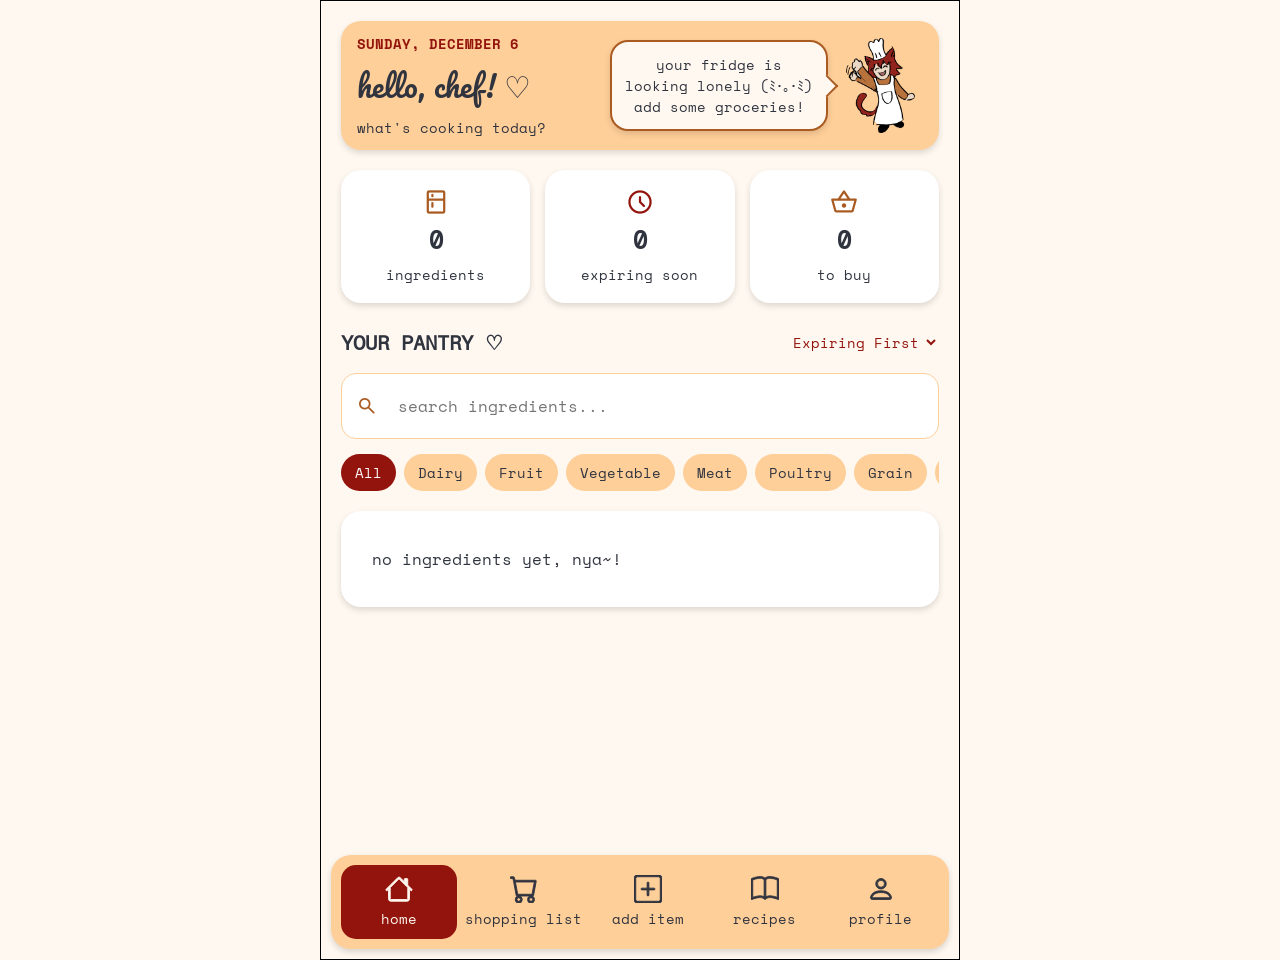
==== commit 4a771d3f: "lable for nav" ====
--- a/index.html
+++ b/index.html
@@ -25,20 +25,28 @@
                 <nav>
                     <button class = "active" onclick="openTab('inventory.html', this)"><svg xmlns="http://www.w3.org/2000/svg" width="16" height="16" fill="currentColor" class="bi bi-house" viewBox="0 0 16 16">
         <path d="M8.707 1.5a1 1 0 0 0-1.414 0L.646 8.146a.5.5 0 0 0 .708.708L2 8.207V13.5A1.5 1.5 0 0 0 3.5 15h9a1.5 1.5 0 0 0 1.5-1.5V8.207l.646.647a.5.5 0 0 0 .708-.708L13 5.793V2.5a.5.5 0 0 0-.5-.5h-1a.5.5 0 0 0-.5.5v1.293zM13 7.207V13.5a.5.5 0 0 1-.5.5h-9a.5.5 0 0 1-.5-.5V7.207l5-5z"/>
-        </svg></button>
+        </svg>
+        <span>home</span>
+        </button>
+    
+    </button>
                     <button onclick="openTab('shopping-list.html', this)"><svg xmlns="http://www.w3.org/2000/svg" width="16" height="16" fill="currentColor" class="bi bi-cart" viewBox="0 0 16 16">
         <path d="M0 1.5A.5.5 0 0 1 .5 1H2a.5.5 0 0 1 .485.379L2.89 3H14.5a.5.5 0 0 1 .491.592l-1.5 8A.5.5 0 0 1 13 12H4a.5.5 0 0 1-.491-.408L2.01 3.607 1.61 2H.5a.5.5 0 0 1-.5-.5M3.102 4l1.313 7h8.17l1.313-7zM5 12a2 2 0 1 0 0 4 2 2 0 0 0 0-4m7 0a2 2 0 1 0 0 4 2 2 0 0 0 0-4m-7 1a1 1 0 1 1 0 2 1 1 0 0 1 0-2m7 0a1 1 0 1 1 0 2 1 1 0 0 1 0-2"/>
-        </svg></button>
+        </svg><span>shopping list</span></button>
                     <button onclick = "openTab('add-item.html', this)"><svg xmlns="http://www.w3.org/2000/svg" width="16" height="16" fill="currentColor" class="bi bi-plus-square" viewBox="0 0 16 16">
         <path d="M14 1a1 1 0 0 1 1 1v12a1 1 0 0 1-1 1H2a1 1 0 0 1-1-1V2a1 1 0 0 1 1-1zM2 0a2 2 0 0 0-2 2v12a2 2 0 0 0 2 2h12a2 2 0 0 0 2-2V2a2 2 0 0 0-2-2z"/>
         <path d="M8 4a.5.5 0 0 1 .5.5v3h3a.5.5 0 0 1 0 1h-3v3a.5.5 0 0 1-1 0v-3h-3a.5.5 0 0 1 0-1h3v-3A.5.5 0 0 1 8 4"/>
-        </svg></button>
+        </svg>
+        <span>add item</span>
+        </button>
                     <button onclick = "openTab('recipes.html', this)"><svg xmlns="http://www.w3.org/2000/svg" width="16" height="16" fill="currentColor" class="bi bi-book" viewBox="0 0 16 16">
         <path d="M1 2.828c.885-.37 2.154-.769 3.388-.893 1.33-.134 2.458.063 3.112.752v9.746c-.935-.53-2.12-.603-3.213-.493-1.18.12-2.37.461-3.287.811zm7.5-.141c.654-.689 1.782-.886 3.112-.752 1.234.124 2.503.523 3.388.893v9.923c-.918-.35-2.107-.692-3.287-.81-1.094-.111-2.278-.039-3.213.492zM8 1.783C7.015.936 5.587.81 4.287.94c-1.514.153-3.042.672-3.994 1.105A.5.5 0 0 0 0 2.5v11a.5.5 0 0 0 .707.455c.882-.4 2.303-.881 3.68-1.02 1.409-.142 2.59.087 3.223.877a.5.5 0 0 0 .78 0c.633-.79 1.814-1.019 3.222-.877 1.378.139 2.8.62 3.681 1.02A.5.5 0 0 0 16 13.5v-11a.5.5 0 0 0-.293-.455c-.952-.433-2.48-.952-3.994-1.105C10.413.809 8.985.936 8 1.783"/>
-        </svg></button>
+        </svg>
+        <span>recipes</span>
+    </button>
                     <button onclick = "openTab('profile.html', this)"><svg xmlns="http://www.w3.org/2000/svg" width="16" height="16" fill="currentColor" class="bi bi-person" viewBox="0 0 16 16">
         <path d="M8 8a3 3 0 1 0 0-6 3 3 0 0 0 0 6m2-3a2 2 0 1 1-4 0 2 2 0 0 1 4 0m4 8c0 1-1 1-1 1H3s-1 0-1-1 1-4 6-4 6 3 6 4m-1-.004c-.001-.246-.154-.986-.832-1.664C11.516 10.68 10.289 10 8 10s-3.516.68-4.168 1.332c-.678.678-.83 1.418-.832 1.664z"/>
-        </svg></button>
+        </svg><span>profile</span   ></button>
                 </nav>
             
         <!-- Ingredient Details Popup -->
@@ -90,6 +98,24 @@
             </div>
         </div>
 
+        
+        <!-- New Receipt Popup -->
+        <div id="receiptPopup" class="popup">
+            <div class="popup-content">
+                <h2>new receipt ♡</h2>
+                <p>what should we call it, nya~?</p>
+
+                <input type="text" id="receiptName"
+                    placeholder="e.g. weekly groceries">
+
+                <div class="popup-buttons">
+                    <button class="btn-secondary" onclick="closeReceiptPopup()">Cancel</button>
+                    <button onclick="confirmReceipt()">Create ♡</button>
+                </div>
+            </div>
+        </div>
+
+
 
 
     </div>
@@ -107,23 +133,17 @@
             // activates the active button hopefully highlights in the nav bar
             button.classList.add("active");
         }
-        window.addEventListener("message", function(event) {
-        if (event.data.page === "add-item.html") {
-            const button = document.querySelector("nav button:nth-child(3)");
-            const iframe = document.getElementById("content");
-
-            iframe.onload = function() {
-                iframe.contentWindow.postMessage({
-                    name: event.data.name
-                }, "*");
-                iframe.onload = null;
-            };
-
-            openTab("add-item.html", button);
-        }
-
-
-});
+        
+        window.addEventListener("message", function(event) {
+            if (event.data.page === "add-item.html") {
+                // Save name before changing pages
+                sessionStorage.setItem("prefillItem", event.data.name);
+
+                const button = document.querySelector("nav button:nth-child(3)");
+                openTab("add-item.html", button);
+            }
+        });
+
 
 
         // popup on click bs ts nav bar needs to get covered
@@ -195,6 +215,31 @@
         }
 
 
+        window.addEventListener("message", function(event) {
+            if (event.data.type === "newReceipt") {
+                document.getElementById("receiptPopup").style.display = "flex";
+                document.getElementById("receiptName").focus();
+            }
+        });
+
+        function closeReceiptPopup() {
+            document.getElementById("receiptPopup").style.display = "none";
+            document.getElementById("receiptName").value = "";
+        }
+
+        function confirmReceipt() {
+            const name = document.getElementById("receiptName").value.trim();
+            if (!name) return;
+
+            document.getElementById("content").contentWindow.postMessage({
+                type: "createReceipt",
+                name: name
+            }, "*");
+
+            closeReceiptPopup();
+        }       
+
+
 
     </script>
 </body>
--- a/style.css
+++ b/style.css
@@ -1,7 +1,7 @@
 
 /* ts the google icons thing i found initially but we can change them */
 
-@import url('https://fonts.googleapis.com/css2?family=Pacifico&family=Space+Mono&display=swap');
+@import url('https://fonts.googleapis.com/css2?family=Pacifico&family=Space+Mono&family=Fragment+Mono&display=swap');
 
 
 /* COLORS + FONT */
@@ -18,7 +18,7 @@
     background: var(--bg);
     color: var(--text);
     font-family: 'Space Mono', monospace;
-    font-size: 12px;
+    font-size: 16px;
 }
 
 .app {
@@ -41,16 +41,18 @@
 }
 
 /* instead of the allure style initially chosen, but i kinda want another cursive font to say the hello, name part like apple has the fancy hello*/
+h1, h2 {
+    font-family: 'Fragment Mono', monospace;
+    text-transform: uppercase;
+    font-weight: 600;
+}
+
 h1 {
-    font-family: 'Pacifico', cursive;
-    font-size: 40px;
-    font-weight: normal;
+    font-size: 32px;
 }
 
 h2 {
-    font-family: 'Fragment Mono', monospace;
-    font-size: 15px;
-    font-weight: 600;
+    font-size: 20px;
 }
 
 
@@ -60,7 +62,7 @@
     background-color: var(--secondary);
     color: var(--bg);
     font-family: 'Space Mono', monospace;
-    font-size: 12px;
+    font-size: 16px;
 
     padding: 12px 20px;
     border: none;
@@ -84,6 +86,10 @@
 .btn-secondary {
     background-color: var(--primary);
     color: var(--text);
+}
+.btn-secondary:hover {
+    background-color: var(--secondary);
+    color: white;
 }
 
 
@@ -135,16 +141,29 @@
     border-radius: 20px;
     margin: 10px;
     box-shadow: 0 3px 6px rgba(0, 0, 0, 0.15);
+
+    
 }
 
 nav button {
     background: transparent;
-    color: var(--secondary);
+    color: var(--text);
     box-shadow: none;
     padding: 10px 8px;
-    font-size: 10px;
+    font-size: 14px;
     border-radius: 15px;
     flex: 1;
+    display: flex;
+    flex-direction: column;
+    align-items: center;
+    justify-content: center;
+    gap: 5px;
+}
+
+nav button span {
+    font-family: 'Space Mono', monospace;
+    font-size: 14px;
+    white-space: nowrap;
 }
 
 nav button.active {
@@ -184,7 +203,7 @@
 #shoppingList .card {
     background: white;
     box-shadow: none;
-    border-bottom: 1px dashed #ccc;
+    border-bottom: 1px dashed var(--text);
     border-radius: 0;
     padding: 10px 0;
     display: flex;
@@ -201,7 +220,7 @@
     border: 1px dashed var(--text);
     border-radius: 3px;
     padding: 4px 6px;
-    font-size: 9px;
+    font-size: 14px;
     box-shadow: none;
     white-space: nowrap;
 }
@@ -241,6 +260,63 @@
 }
 
 
+/* Receipt Tabs */
+.receipt-tabs {
+    display: flex;
+    gap: 8px;
+    align-items: center;
+    overflow-x: auto;
+    margin-bottom: 16px;
+}
+
+.receipt-tabs button {
+    flex-shrink: 0;
+    background: var(--primary);
+    color: var(--text);
+    padding: 8px 14px;
+    font-size: 14px;
+    box-shadow: none;
+}
+
+.receipt-tabs button.selected {
+    background: var(--highlight);
+    color: white;
+}
+
+.receipt-tabs button:hover {
+    background: var(--secondary);
+    color: white;
+}
+
+.receipt-tabs button.selected:hover {
+    background: var(--highlight);
+}
+
+/* New Receipt Popup */
+.receipt-popup {
+    display: none;
+    position: fixed;
+    inset: 0;
+    background: #0006;
+    justify-content: center;
+    align-items: center;
+    z-index: 100;
+}
+
+.receipt-popup-content {
+    background: white;
+    width: 75%;
+    max-width: 350px;
+    padding: 25px;
+    border-radius: 20px;
+    text-align: center;
+    box-shadow: 0 5px 15px #0003;
+}
+
+.receipt-popup input {
+    margin: 12px 0 20px;
+}
+
 
 
 /* WELCOME HEADER */
@@ -261,8 +337,8 @@
 }
 
 #date {
-    color: var(--secondary);
-    font-size: 10px;
+    color: var(--highlight);
+    font-size: 14px;
     font-weight: bold;
     margin: 0;
     text-transform: uppercase;
@@ -270,14 +346,15 @@
 
 .welcome h1 {
     font-family: 'Pacifico', cursive;
-    font-size: 23px;
+    font-size: 30px;
     font-weight: normal;
+    text-transform: none;
     color: var(--text);
     margin: 5px 0;
 }
 
 .welcome-text p:last-child {
-    font-size: 11px;
+    font-size: 14px;
     margin: 0;
     color: var(--text);
 }
@@ -299,7 +376,7 @@
     border-radius: 18px;
     padding: 12px;
     max-width: 190px;
-    font-size: 11px;
+    font-size: 14px;
     line-height: 1.5;
     text-align: center;
     box-shadow: 0 3px 6px #0002;
@@ -355,7 +432,7 @@
 }
 
 .stat-card p {
-    font-size: 11px;
+    font-size: 14px;
     margin: 0;
 }
 
@@ -384,7 +461,7 @@
     align-items: center;
     gap: 12px;
     padding: 14px 0;
-    border-bottom: 1px solid #eee;
+    border-bottom: 1px solid var(--text);
 }
 
 .inventory-row:last-child {
@@ -404,12 +481,12 @@
 
 .food-info h3 {
     margin: 0 0 4px;
-    font-size: 13px;
+    font-size: 16px;
 }
 
 .food-info p {
     margin: 0;
-    font-size: 10px;
+    font-size: 14px;
     opacity: 0.7;
 }
 
@@ -417,7 +494,7 @@
     background: var(--primary);
     padding: 6px 10px;
     border-radius: 20px;
-    font-size: 10px;
+    font-size: 14px;
     white-space: nowrap;
 }
 
@@ -441,6 +518,33 @@
 }
 
 .delete-item:hover {
+    background: var(--highlight);
+    color: white;
+}
+
+
+.undo-bar {
+    position: fixed;
+    left: 20px;
+    right: 20px;
+    bottom: 20px;
+    display: none;
+    align-items: center;
+    justify-content: space-between;
+    padding: 10px 10px 10px 16px;
+    background: var(--text);
+    color: var(--bg);
+    border-radius: 20px;
+    box-shadow: 0 3px 6px rgba(0, 0, 0, 0.25);
+}
+
+.undo-bar button {
+    background: var(--primary);
+    color: var(--text);
+    padding: 8px 16px;
+}
+
+.undo-bar button:hover {
     background: var(--highlight);
     color: white;
 }
@@ -473,7 +577,7 @@
     outline: none;
     background: transparent;
     font-family: 'Space Mono', monospace;
-    font-size: 12px;
+    font-size: 16px;
     color: var(--text);
 }
 
@@ -550,8 +654,43 @@
     border: none;
     padding: 4px;
     font-family: 'Space Mono', monospace;
-    font-size: 11px;
+    font-size: 14px;
     cursor: pointer;
+}
+
+
+/* RECIPE POPUPS */
+.popup-overlay {
+    display: none;
+    position: fixed;
+    inset: 0;
+    background: #0006;
+    justify-content: center;
+    align-items: center;
+    z-index: 1000;
+}
+
+.popup-overlay.open {
+    display: flex;
+}
+
+/* Recipe popup content */
+.popup-overlay .popup {
+    display: none;
+    position: relative;
+    width: 85%;
+    height: auto;
+    min-height: 0;
+    max-height: 85%;
+    overflow-y: auto;
+    background: var(--bg);
+    padding: 24px;
+    border-radius: 20px;
+    box-sizing: border-box;
+}
+
+.popup-overlay .popup.open {
+    display: block;
 }
 
 
@@ -586,7 +725,12 @@
     color: var(--highlight);
     box-shadow: none;
     font-size: 20px;
-    padding: 0;
+    padding: 4px 8px;
+}
+
+.popup-close:hover {
+    background: var(--highlight);
+    color: white;
 }
 
 #popupIcon {
@@ -604,13 +748,38 @@
     display: flex;
     justify-content: space-between;
     padding: 10px 0;
-    border-bottom: 1px solid #eee;
+    border-bottom: 1px solid var(--text);
 }
 
 .popup-content > button:last-child {
     margin-top: 20px;
 }
 
+
+/* Recipe Search Bar */
+#recipes-search {
+    display: flex;
+    gap: 10px;
+    align-items: flex-end;
+    background: transparent;
+    border: none;
+    padding: 0;
+    margin-bottom: 20px;
+}
+
+#recipes-search > div:first-child {
+    flex: 1;
+    min-width: 0;
+}
+
+#recipes-search > div:last-child {
+    flex: 0 0 150px;
+}
+
+#recipes-search input,
+#recipes-search select {
+    width: 100%;
+}
 
 
 /* PILL CHOICES */
@@ -631,7 +800,7 @@
     border-radius: 20px;
     padding: 8px 14px;
     font-family: 'Space Mono', monospace;
-    font-size: 11px;
+    font-size: 14px;
     font-weight: normal;
     box-shadow: none;
     cursor: pointer;
@@ -668,7 +837,7 @@
 }
 
 .hint {
-    font-size: 10px;
+    font-size: 14px;
     margin-top: 4px;
     opacity: 0.7;
 }
@@ -755,7 +924,7 @@
 .quantity {
     min-width: 16px;
     text-align: center;
-    font-size: 12px;
+    font-size: 14px;
 }
 
 
@@ -769,7 +938,7 @@
 .popup-buttons button {
     flex: 1;
     padding: 10px;
-    font-size: 11px;
+    font-size: 14px;
 }
 
 #removePopup h2 {
